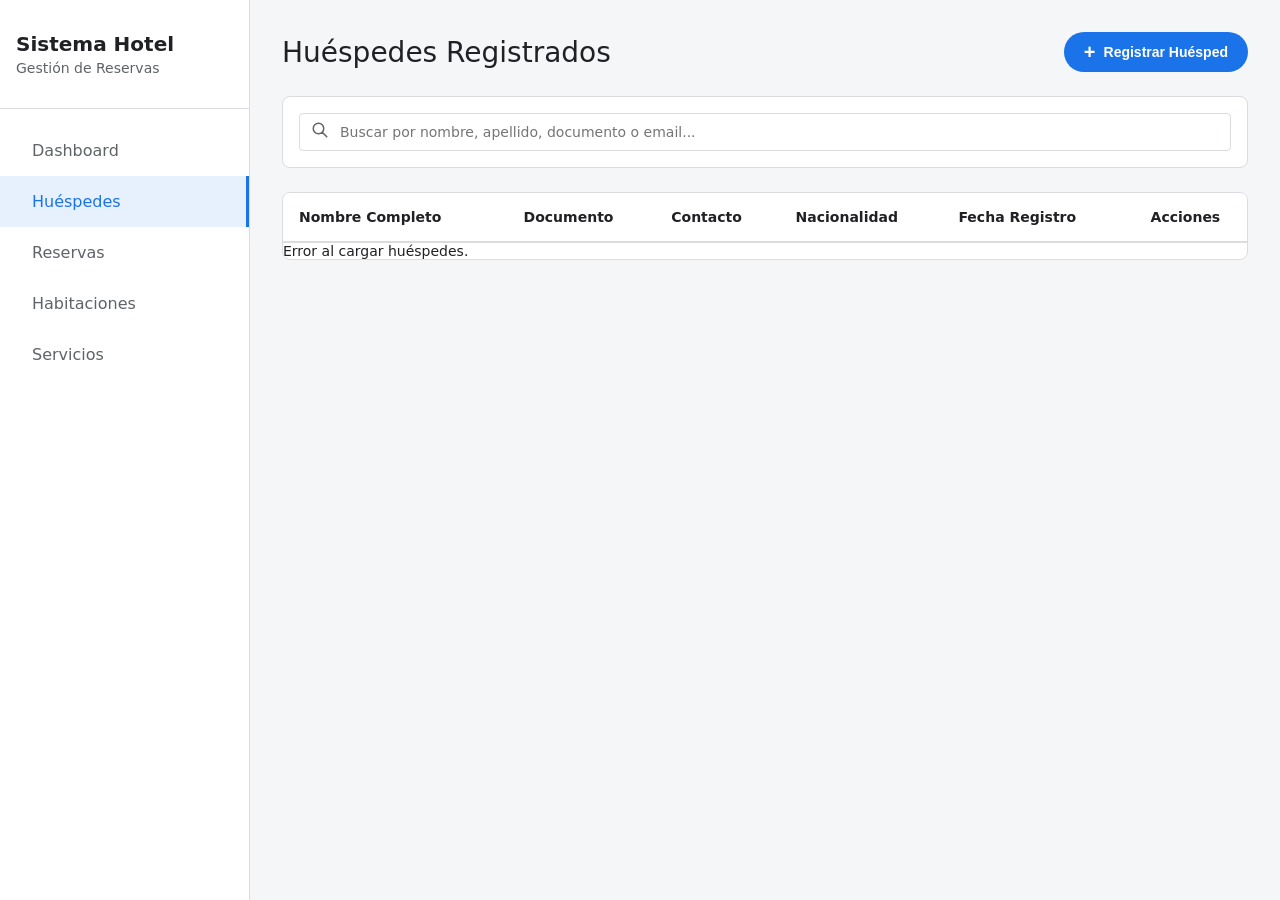
==== Frontend/index.html @ 32cf0e10 "Backend terminado y modulo de Huespedes completado" ====
<!DOCTYPE html>
<html lang="es">
<head>
    <meta charset="UTF-8">
    <meta name="viewport" content="width=device-width, initial-scale=1.0">
    <title>Sistema Hotel</title>
        <script type="module" src="./src/app.js" defer></script>
    <link rel="stylesheet" href="./assets/css/variables.css">
    <link rel="stylesheet" href="./assets/css/global.css">
</head>
<body class="layout">
    <aside class="sidebar">
        <div class="sidebar__logo">
            <h1 class="sidebar__title">Sistema Hotel</h1>
            <p class="sidebar__subtitle">Gestión de Reservas</p>
        </div>
        <nav class="sidebar__nav">
            <a href="#" class="sidebar__link sidebar__link--active" data-route="dashboard">Dashboard</a>
            <a href="#" class="sidebar__link" data-route="huespedes">Huéspedes</a>
            <a href="#" class="sidebar__link" data-route="reservas">Reservas</a>
            <a href="#" class="sidebar__link" data-route="habitaciones">Habitaciones</a>
            <a href="#" class="sidebar__link" data-route="servicios">Servicios</a>
        </nav>
    </aside>
    <main class="main-content" id="main-container">
    </main>
</body>
</html>
---- Frontend/assets/css/variables.css ----
:root {
    --color-primary: #1a73e8;
    --color-primary-hover: #1557b0;
    --color-bg-body: #f4f6f8;
    --color-bg-surface: #ffffff;
    --color-text-main: #202124;
    --color-text-muted: #5f6368;
    --color-border: #dadce0;
    --color-danger: #d93025;
    --color-success: #1e8e3e;
    --color-warning: #f29900;
    --font-family-base: system-ui, -apple-system, sans-serif;
    --spacing-sm: 8px;
    --spacing-md: 16px;
    --spacing-lg: 24px;
    --spacing-xl: 32px;
    --border-radius: 8px;
}
---- Frontend/assets/css/global.css ----
* {
    margin: 0;
    padding: 0;
    box-sizing: border-box;
}

body {
    font-family: var(--font-family-base);
    background-color: var(--color-bg-body);
    color: var(--color-text-main);
}

.layout {
    display: flex;
    min-height: 100vh;
}

.sidebar {
    width: 250px;
    background-color: var(--color-bg-surface);
    border-right: 1px solid var(--color-border);
    display: flex;
    flex-direction: column;
}

.sidebar__logo {
    padding: var(--spacing-xl) var(--spacing-md);
    border-bottom: 1px solid var(--color-border);
}

.sidebar__title {
    font-size: 1.25rem;
    color: var(--color-text-main);
    margin-bottom: 4px;
}

.sidebar__subtitle {
    font-size: 0.875rem;
    color: var(--color-text-muted);
}

.sidebar__nav {
    display: flex;
    flex-direction: column;
    padding: var(--spacing-md) 0;
}

.sidebar__link {
    padding: var(--spacing-md) var(--spacing-xl);
    text-decoration: none;
    color: var(--color-text-muted);
    font-weight: 500;
    transition: background-color 0.2s, color 0.2s;
}

.sidebar__link:hover {
    background-color: var(--color-bg-body);
}

.sidebar__link--active {
    color: var(--color-primary);
    background-color: rgba(26, 115, 232, 0.1);
    border-right: 3px solid var(--color-primary);
}

.main-content {
    flex: 1;
    padding: var(--spacing-xl);
    overflow-y: auto;
}

body.modal-open {
    overflow: hidden;
}

.btn-reset {
    background: none;
    border: none;
    font: inherit;
    cursor: pointer;
    padding: 0;
}

.modal {
    position: fixed;
    top: 0;
    left: 0;
    opacity: 0;
    visibility: hidden;
    z-index: 1000;
}
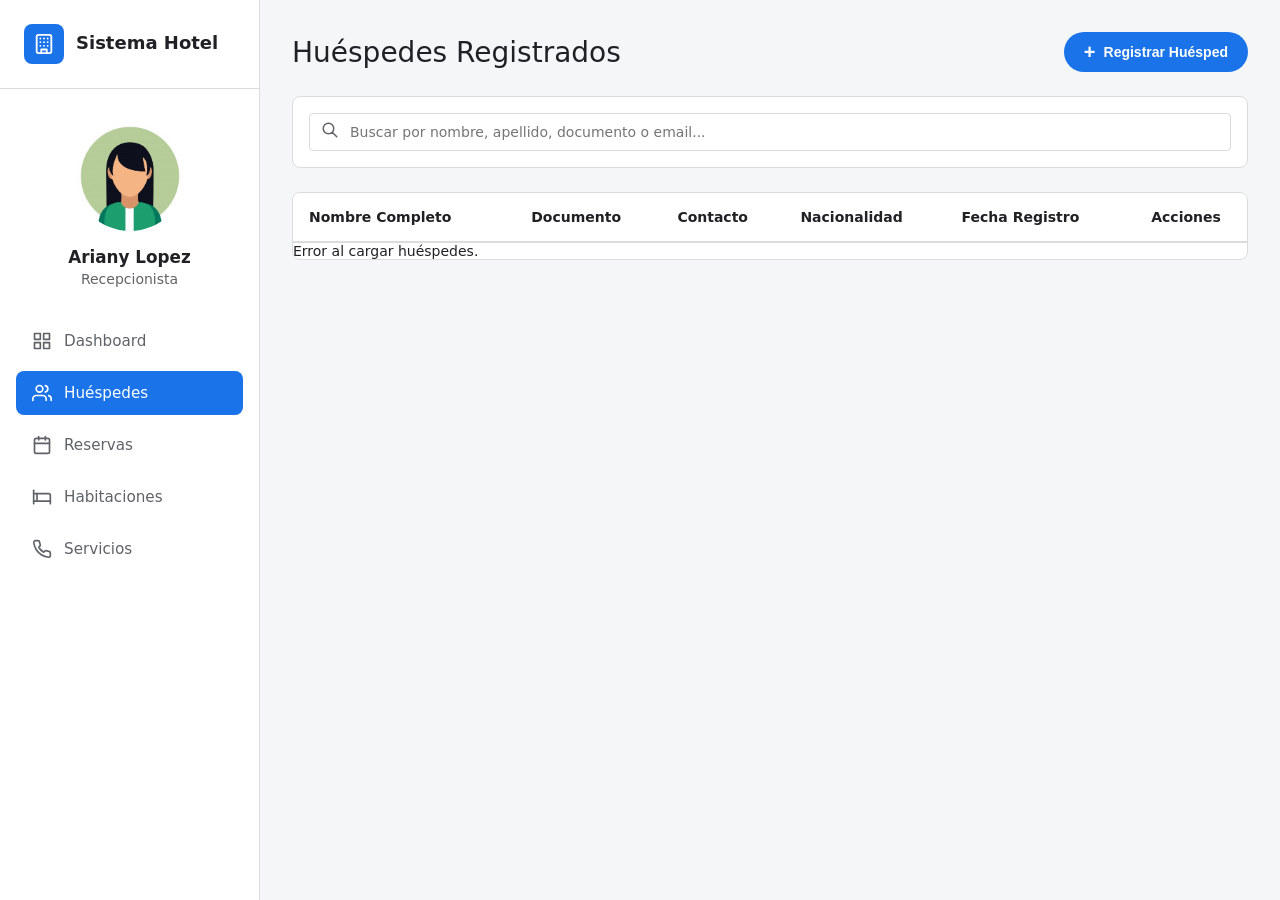
==== commit 7db158a8: "vistas servicios y habitaciones" ====
--- a/Frontend/index.html
+++ b/Frontend/index.html
@@ -4,22 +4,79 @@
     <meta charset="UTF-8">
     <meta name="viewport" content="width=device-width, initial-scale=1.0">
     <title>Sistema Hotel</title>
-        <script type="module" src="./src/app.js" defer></script>
     <link rel="stylesheet" href="./assets/css/variables.css">
+    <script type="module" src="./src/app.js" defer></script>
     <link rel="stylesheet" href="./assets/css/global.css">
 </head>
 <body class="layout">
+    
     <aside class="sidebar">
-        <div class="sidebar__logo">
-            <h1 class="sidebar__title">Sistema Hotel</h1>
-            <p class="sidebar__subtitle">Gestión de Reservas</p>
+        <header class="sidebar__header">
+            <div class="sidebar__logo-icon">
+                <svg width="22" height="22" viewBox="0 0 24 24" fill="none" stroke="white" stroke-width="2" stroke-linecap="round" stroke-linejoin="round">
+                    <rect x="4" y="2" width="16" height="20" rx="2" ry="2"></rect>
+                    <path d="M9 22v-4h6v4"></path>
+                    <path d="M8 6h.01"></path><path d="M16 6h.01"></path>
+                    <path d="M12 6h.01"></path><path d="M12 10h.01"></path>
+                    <path d="M12 14h.01"></path><path d="M16 10h.01"></path>
+                    <path d="M16 14h.01"></path><path d="M8 10h.01"></path>
+                    <path d="M8 14h.01"></path>
+                </svg>
+            </div>
+            <div class="sidebar__logo-text">
+                <h1 class="sidebar__title">Sistema Hotel</h1>
+            </div>
+        </header>
+
+        <div class="sidebar__profile">
+            <img src="icono.jpg" alt="Foto de perfil" class="sidebar__profile-img">
+            <h2 class="sidebar__profile-name">Ariany Lopez</h2>
+            <p class="sidebar__profile-role">Recepcionista</p>
         </div>
+
         <nav class="sidebar__nav">
-            <a href="#" class="sidebar__link sidebar__link--active" data-route="dashboard">Dashboard</a>
-            <a href="#" class="sidebar__link" data-route="huespedes">Huéspedes</a>
-            <a href="#" class="sidebar__link" data-route="reservas">Reservas</a>
-            <a href="#" class="sidebar__link" data-route="habitaciones">Habitaciones</a>
-            <a href="#" class="sidebar__link" data-route="servicios">Servicios</a>
+            <a href="#" class="sidebar__link" data-route="dashboard">
+                <svg class="sidebar__icon" viewBox="0 0 24 24">
+                    <rect x="3" y="3" width="7" height="7"></rect>
+                    <rect x="14" y="3" width="7" height="7"></rect>
+                    <rect x="14" y="14" width="7" height="7"></rect>
+                    <rect x="3" y="14" width="7" height="7"></rect>
+                </svg>
+                Dashboard
+            </a>
+            <a href="#" class="sidebar__link sidebar__link--active" data-route="huespedes">
+                <svg class="sidebar__icon" viewBox="0 0 24 24">
+                    <path d="M17 21v-2a4 4 0 0 0-4-4H5a4 4 0 0 0-4 4v2"></path>
+                    <circle cx="9" cy="7" r="4"></circle>
+                    <path d="M23 21v-2a4 4 0 0 0-3-3.87"></path>
+                    <path d="M16 3.13a4 4 0 0 1 0 7.75"></path>
+                </svg>
+                Huéspedes
+            </a>
+            <a href="#" class="sidebar__link" data-route="reservas">
+                <svg class="sidebar__icon" viewBox="0 0 24 24">
+                    <rect x="3" y="4" width="18" height="18" rx="2" ry="2"></rect>
+                    <line x1="16" y1="2" x2="16" y2="6"></line>
+                    <line x1="8" y1="2" x2="8" y2="6"></line>
+                    <line x1="3" y1="10" x2="21" y2="10"></line>
+                </svg>
+                Reservas
+            </a>
+            <a href="#" class="sidebar__link" data-route="habitaciones">
+                <svg class="sidebar__icon" viewBox="0 0 24 24">
+                    <path d="M2 4v16"></path>
+                    <path d="M2 8h18a2 2 0 0 1 2 2v10"></path>
+                    <path d="M2 17h20"></path>
+                    <path d="M6 8v9"></path>
+                </svg>
+                Habitaciones
+            </a>
+            <a href="#" class="sidebar__link" data-route="servicios">
+                <svg class="sidebar__icon" viewBox="0 0 24 24">
+                    <path d="M22 16.92v3a2 2 0 0 1-2.18 2 19.79 19.79 0 0 1-8.63-3.07 19.5 19.5 0 0 1-6-6 19.79 19.79 0 0 1-3.07-8.67A2 2 0 0 1 4.11 2h3a2 2 0 0 1 2 1.72 12.84 12.84 0 0 0 .7 2.81 2 2 0 0 1-.45 2.11L8.09 9.91a16 16 0 0 0 6 6l1.27-1.27a2 2 0 0 1 2.11-.45 12.84 12.84 0 0 0 2.81.7A2 2 0 0 1 22 16.92z"></path>
+                </svg>
+                Servicios
+            </a>
         </nav>
     </aside>
     <main class="main-content" id="main-container">
--- a/Frontend/assets/css/variables.css
+++ b/Frontend/assets/css/variables.css
@@ -15,4 +15,11 @@
     --spacing-lg: 24px;
     --spacing-xl: 32px;
     --border-radius: 8px;
+
+    --color-bg-sidebar: #2c3e50; 
+    --color-text-sidebar: #ecf0f1;
+    --color-text-sidebar-muted: #bdc3c7; 
+    --color-active-link-bg: rgba(52, 152, 219, 0.2); 
+    
+    --icon-size-sidebar: 20px;
 }
--- a/Frontend/assets/css/global.css
+++ b/Frontend/assets/css/global.css
@@ -88,4 +88,117 @@
     opacity: 0;
     visibility: hidden;
     z-index: 1000;
+}
+
+/* --- SIDEBAR --- */
+.sidebar {
+    width: 260px;
+    background-color: var(--color-bg-surface);
+    border-right: 1px solid var(--color-border);
+    display: flex;
+    flex-direction: column;
+}
+
+/* 1. Cabecera y Logo */
+.sidebar__header {
+    display: flex;
+    align-items: center;
+    gap: 12px;
+    padding: var(--spacing-lg);
+    border-bottom: 1px solid var(--color-border);
+}
+
+.sidebar__logo-icon {
+    background-color: var(--color-primary);
+    width: 40px;
+    height: 40px;
+    border-radius: 8px;
+    display: flex;
+    justify-content: center;
+    align-items: center;
+}
+
+.sidebar__title {
+    font-size: 1.125rem;
+    color: var(--color-text-main);
+    font-weight: 600;
+}
+
+.sidebar__subtitle {
+    font-size: 0.75rem;
+    color: var(--color-text-muted);
+}
+
+/* 2. Sección de Perfil */
+.sidebar__profile {
+    display: flex;
+    flex-direction: column;
+    align-items: center;
+    padding: var(--spacing-xl) var(--spacing-md);
+}
+
+.sidebar__profile-img {
+    width: 110px;
+    height: 110px;
+    border-radius: 50%;
+    background-color: #e0e0e0;
+    object-fit: cover;
+    margin-bottom: 16px;
+}
+
+.sidebar__profile-name {
+    font-size: 1.05rem;
+    font-weight: 600;
+    color: var(--color-text-main);
+    margin-bottom: 4px;
+}
+
+.sidebar__profile-role {
+    font-size: 0.875rem;
+    color: var(--color-text-muted);
+}
+
+/* 3. Navegación */
+.sidebar__nav {
+    display: flex;
+    flex-direction: column;
+    padding: 0 var(--spacing-md);
+    gap: 8px; /* Espaciado entre botones */
+}
+
+.sidebar__link {
+    display: flex;
+    align-items: center;
+    gap: 12px;
+    padding: 12px 16px;
+    text-decoration: none;
+    color: var(--color-text-muted);
+    font-weight: 500;
+    font-size: 0.95rem;
+    border-radius: 8px; /* Botón con forma de pastilla/redondeado */
+    transition: background-color 0.2s, color 0.2s;
+}
+
+.sidebar__icon {
+    width: 20px;
+    height: 20px;
+    stroke: currentColor;
+    fill: none;
+    stroke-width: 2;
+    stroke-linecap: round;
+    stroke-linejoin: round;
+}
+
+.sidebar__link:hover {
+    background-color: rgba(0, 0, 0, 0.04);
+}
+
+/* Estado Activo (Botón Azul) */
+.sidebar__link--active {
+    background-color: var(--color-primary);
+    color: white;
+}
+
+.sidebar__link--active .sidebar__icon {
+    stroke: white; /* El ícono también se vuelve blanco */
 }
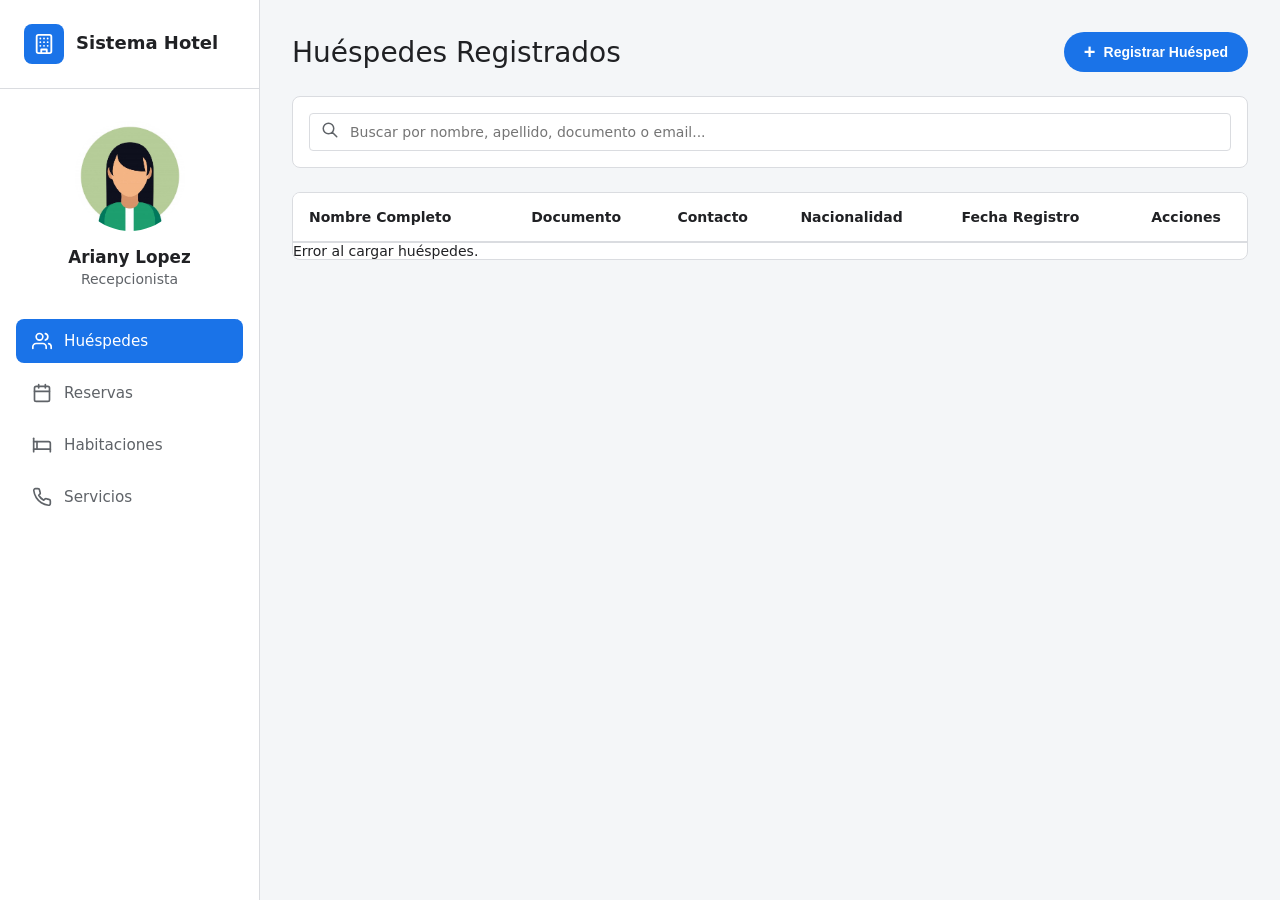
==== commit d5104819: "Cambios realizados" ====
--- a/Frontend/index.html
+++ b/Frontend/index.html
@@ -35,15 +35,6 @@
         </div>
 
         <nav class="sidebar__nav">
-            <a href="#" class="sidebar__link" data-route="dashboard">
-                <svg class="sidebar__icon" viewBox="0 0 24 24">
-                    <rect x="3" y="3" width="7" height="7"></rect>
-                    <rect x="14" y="3" width="7" height="7"></rect>
-                    <rect x="14" y="14" width="7" height="7"></rect>
-                    <rect x="3" y="14" width="7" height="7"></rect>
-                </svg>
-                Dashboard
-            </a>
             <a href="#" class="sidebar__link sidebar__link--active" data-route="huespedes">
                 <svg class="sidebar__icon" viewBox="0 0 24 24">
                     <path d="M17 21v-2a4 4 0 0 0-4-4H5a4 4 0 0 0-4 4v2"></path>
--- a/Frontend/assets/css/global.css
+++ b/Frontend/assets/css/global.css
@@ -90,7 +90,6 @@
     z-index: 1000;
 }
 
-/* --- SIDEBAR --- */
 .sidebar {
     width: 260px;
     background-color: var(--color-bg-surface);
@@ -99,7 +98,6 @@
     flex-direction: column;
 }
 
-/* 1. Cabecera y Logo */
 .sidebar__header {
     display: flex;
     align-items: center;
@@ -129,7 +127,6 @@
     color: var(--color-text-muted);
 }
 
-/* 2. Sección de Perfil */
 .sidebar__profile {
     display: flex;
     flex-direction: column;
@@ -158,12 +155,11 @@
     color: var(--color-text-muted);
 }
 
-/* 3. Navegación */
 .sidebar__nav {
     display: flex;
     flex-direction: column;
     padding: 0 var(--spacing-md);
-    gap: 8px; /* Espaciado entre botones */
+    gap: 8px; 
 }
 
 .sidebar__link {
@@ -175,7 +171,7 @@
     color: var(--color-text-muted);
     font-weight: 500;
     font-size: 0.95rem;
-    border-radius: 8px; /* Botón con forma de pastilla/redondeado */
+    border-radius: 8px;
     transition: background-color 0.2s, color 0.2s;
 }
 
@@ -193,12 +189,11 @@
     background-color: rgba(0, 0, 0, 0.04);
 }
 
-/* Estado Activo (Botón Azul) */
 .sidebar__link--active {
     background-color: var(--color-primary);
     color: white;
 }
 
 .sidebar__link--active .sidebar__icon {
-    stroke: white; /* El ícono también se vuelve blanco */
+    stroke: white;
 }
